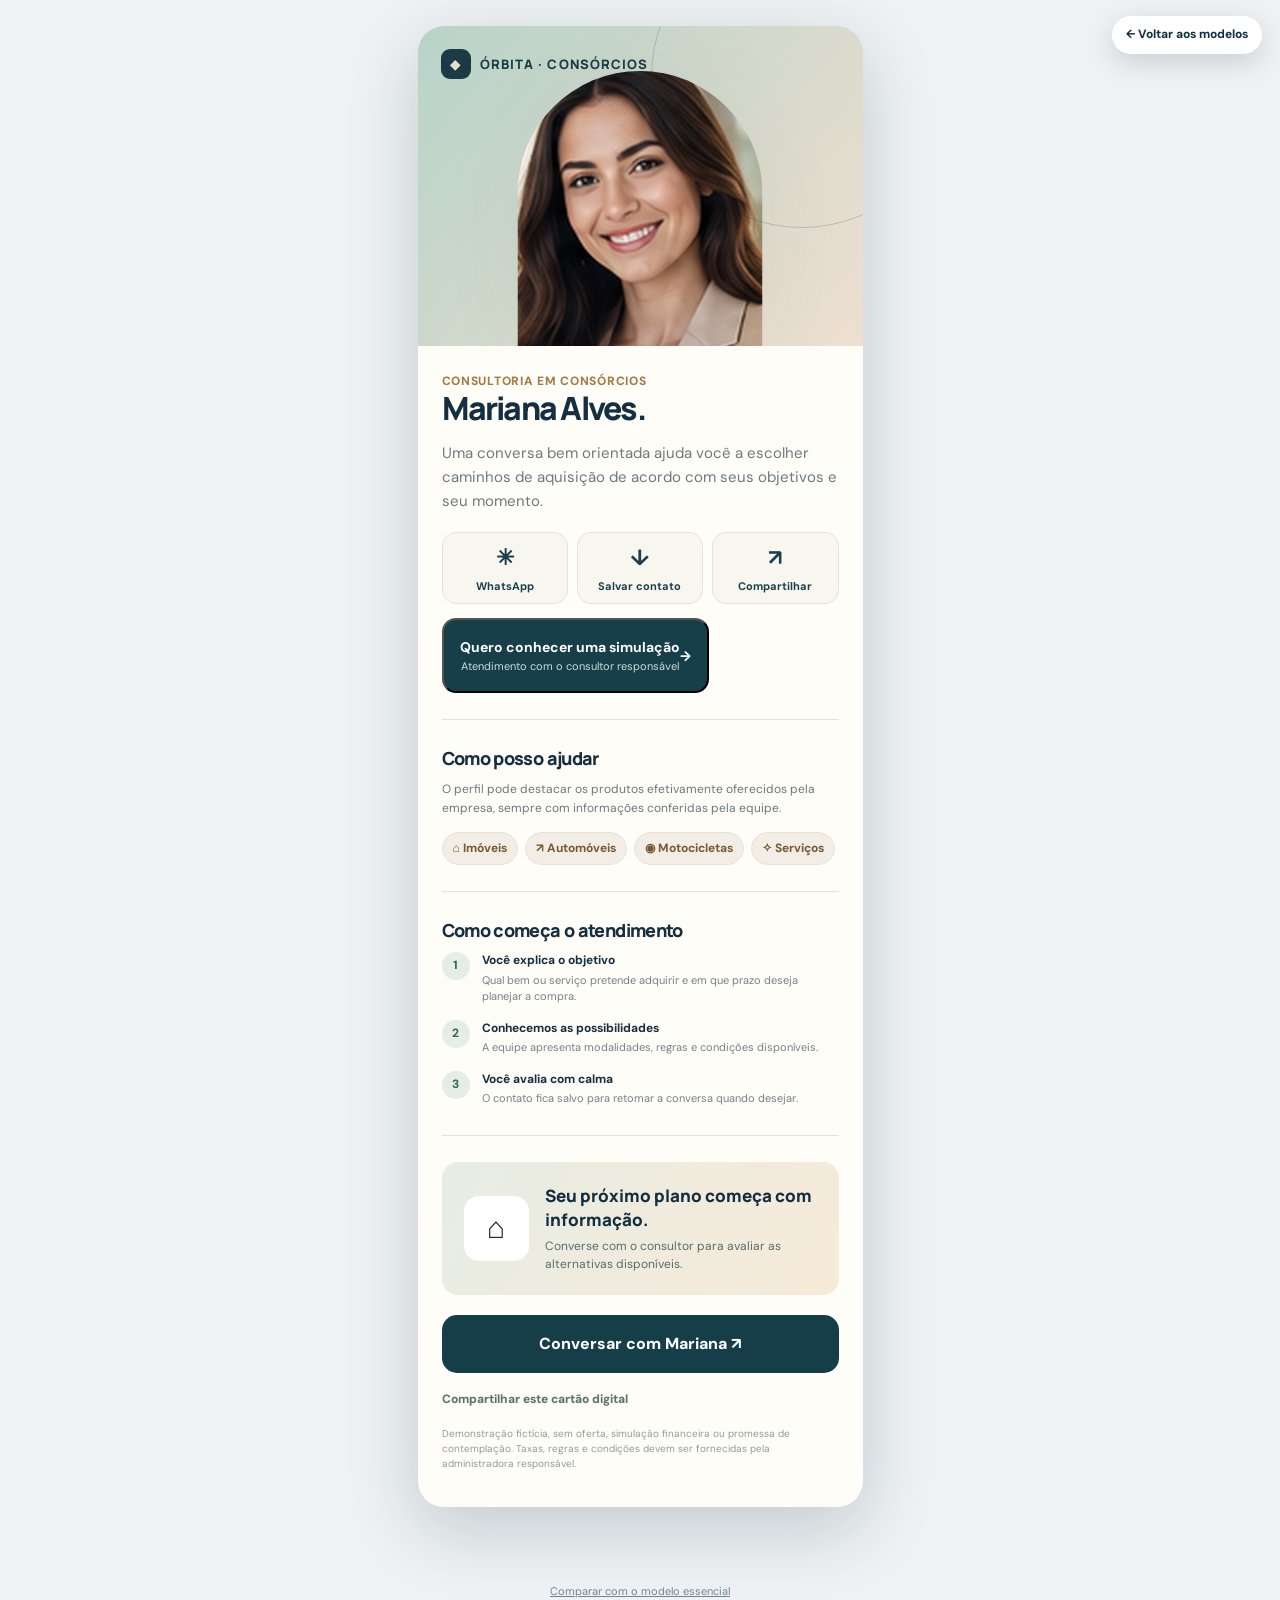
==== demo-consultivo.html @ 66779feb "feat: demonstrações de cartões digitais NFC para equipe comercial" ====
<!DOCTYPE html><html lang="pt-BR"><head><meta charset="utf-8"><meta name="viewport" content="width=device-width,initial-scale=1"><meta name="theme-color" content="#fdfbf5"><title>Mariana Alves | Perfil consultivo — Demo</title><meta name="description" content="Demonstração de miniportfólio consultivo para especialista em consórcios."><link rel="stylesheet" href="styles.css"></head>
<body data-perfil="mariana"><a class="demo-floating" href="index.html">← Voltar aos modelos</a><div class="profile-shell"><main class="card-wrap theme-b"><header class="cover-b"><div class="b-brand"><div class="logo-mini"><span class="logo-mark"></span>ÓRBITA · CONSÓRCIOS</div></div><img class="portrait-b" src="assets/mariana.jpg" alt="Retrato ilustrativo de Mariana Alves, personagem fictícia"></header><section class="b-body"><div class="role">CONSULTORIA EM CONSÓRCIOS</div><h1>Mariana Alves.</h1><p class="lede">Uma conversa bem orientada ajuda você a escolher caminhos de aquisição de acordo com seus objetivos e seu momento.</p><div class="quick-actions"><button data-action="whatsapp"><span>✳</span>WhatsApp</button><button data-action="vcard"><span>↓</span>Salvar contato</button><button data-action="share"><span>↗</span>Compartilhar</button></div><button class="b-main" data-action="quote"><span>Quero conhecer uma simulação<small>Atendimento com o consultor responsável</small></span><span aria-hidden="true">→</span></button><div class="section-divider"></div><h2>Como posso ajudar</h2><p class="text-sub">O perfil pode destacar os produtos efetivamente oferecidos pela empresa, sempre com informações conferidas pela equipe.</p><div class="specialties"><span>⌂ Imóveis</span><span>↗ Automóveis</span><span>◉ Motocicletas</span><span>✧ Serviços</span></div><div class="section-divider"></div><h2>Como começa o atendimento</h2><div class="steps"><div class="step"><i>1</i><div><strong>Você explica o objetivo</strong><p>Qual bem ou serviço pretende adquirir e em que prazo deseja planejar a compra.</p></div></div><div class="step"><i>2</i><div><strong>Conhecemos as possibilidades</strong><p>A equipe apresenta modalidades, regras e condições disponíveis.</p></div></div><div class="step"><i>3</i><div><strong>Você avalia com calma</strong><p>O contato fica salvo para retomar a conversa quando desejar.</p></div></div></div><div class="section-divider"></div><div class="b-feature"><div class="feature-icon">⌂</div><div><strong>Seu próximo plano começa com informação.</strong><p>Converse com o consultor para avaliar as alternativas disponíveis.</p></div></div><button class="b-contact" data-action="whatsapp">Conversar com Mariana ↗</button><button class="b-share" data-action="share">Compartilhar este cartão digital</button><p class="footnote">Demonstração fictícia, sem oferta, simulação financeira ou promessa de contemplação. Taxas, regras e condições devem ser fornecidas pela administradora responsável.</p></section></main></div><p class="back-hint"><a href="index.html">Comparar com o modelo essencial</a></p><div class="sheet" id="sheet" role="dialog" aria-modal="true" aria-labelledby="sheet-title"><div class="sheet-panel"><h2 id="sheet-title"></h2><p id="sheet-text"></p><button id="sheet-close" data-action="close">Entendi</button></div></div><script src="app.js"></script></body></html>
---- styles.css ----
@import url('https://fonts.googleapis.com/css2?family=DM+Sans:wght@400;500;600;700&family=Manrope:wght@400;500;600;700;800&display=swap');
:root{--bg:#071a2b;--panel:#102a3e;--text:#eff7fa;--muted:#b4c7d2;--accent:#85e2d4;--line:rgba(255,255,255,.14)}
*{box-sizing:border-box} html{scroll-behavior:smooth} body{margin:0;font-family:'DM Sans',Arial,sans-serif;line-height:1.48;background:#eef2f4;color:#10263b}button,a{font:inherit}a{text-decoration:none;color:inherit}button{cursor:pointer}button:focus-visible,a:focus-visible{outline:3px solid #d3ab59;outline-offset:3px} .hidden{display:none!important}
/* Apresentação inicial */
.landing{min-height:100vh;background:#081d30;color:#f8fcff;overflow:hidden;position:relative}.landing:before{content:'';position:absolute;pointer-events:none;inset:-10% -20% auto auto;width:800px;height:800px;background:radial-gradient(circle,rgba(45,157,170,.2),transparent 62%)}.landing-content{width:min(1080px,90vw);margin:auto;padding:56px 0 90px;position:relative}.brand-top{display:flex;justify-content:space-between;align-items:center;gap:16px}.brand-name{font-family:Manrope,sans-serif;font-size:21px;font-weight:800;letter-spacing:-.055em}.brand-name i{display:inline-block;background:#a6eedc;width:13px;height:13px;border-radius:4px;transform:rotate(20deg);margin-right:9px}.tagline-small{color:#8baebb;font-size:12px;letter-spacing:.15em;text-transform:uppercase}.landing h1{font:800 clamp(36px,5.5vw,70px)/1.09 Manrope,sans-serif;letter-spacing:-.05em;max-width:780px;margin:82px 0 18px}.landing p.intro{font-size:18px;color:#b8c8d6;max-width:645px;margin:0 0 42px}.pill{display:inline-flex;align-items:center;border:1px solid #3a6973;padding:7px 13px;border-radius:99px;background:#173b47;color:#a4ece0;letter-spacing:.06em;font-size:11px;font-weight:700}.demo-grid{display:grid;grid-template-columns:1fr 1fr;gap:22px}.demo-card{background:linear-gradient(154deg,#18364a,#0f2639);border:1px solid #355064;border-radius:25px;padding:25px;min-height:375px;display:grid;grid-template-columns:minmax(0,1fr) 138px;align-items:end;gap:14px;position:relative;overflow:hidden;transition:transform .2s,border-color .2s}.demo-card:hover{transform:translateY(-5px);border-color:#8fcbcc}.demo-card .small-tag{font-size:11px;font-weight:800;letter-spacing:.09em;color:#84e8d7}.demo-card h2{font:800 28px/1.13 Manrope,sans-serif;letter-spacing:-.035em;margin:10px 0}.demo-card p{color:#bacbd5;font-size:14px;line-height:1.52}.demo-card .open{display:inline-flex;gap:8px;align-items:center;margin-top:14px;color:#9deada;font-size:14px;font-weight:700}.demo-card img{height:250px;width:145px;object-fit:cover;object-position:50% 22%;border-radius:90px 90px 30px 30px;border:2px solid rgba(255,255,255,.35)}.demo-card.alt{background:linear-gradient(155deg,#fffdf7,#e4ddd1);color:#162b36}.demo-card.alt p{color:#63727c}.demo-card.alt .small-tag,.demo-card.alt .open{color:#a07436}.landing-footer{color:#8da5b2;font-size:12px;padding:20px 0;margin-top:23px;border-top:1px solid #274054}
/* Cartões */
.profile-shell{min-height:100vh;display:flex;justify-content:center;padding:26px 14px 60px}.card-wrap{width:min(445px,100%);border-radius:26px;overflow:hidden;position:relative;box-shadow:0 22px 70px rgba(8,30,46,.19)}.demo-floating{position:fixed;right:18px;top:16px;z-index:8;border-radius:99px;background:#fff;color:#123243;box-shadow:0 8px 28px rgba(0,0,0,.15);padding:10px 14px;font-weight:800;font-size:12px;max-width:calc(100% - 36px)}.logo-mini{display:flex;align-items:center;gap:9px;font-weight:800;letter-spacing:.085em;font:800 13px/1.3 Manrope,sans-serif}.logo-mark{width:30px;height:30px;border-radius:9px;display:grid;place-items:center;background:currentColor;position:relative}.logo-mark:after{content:'◆';color:#0a2b38;font-size:13px;position:absolute}
.theme-a{background:#091e32;color:#f2f8fb}.theme-a .cover{height:350px;background:radial-gradient(circle at 70% 20%,#224b62,transparent 58%),linear-gradient(145deg,#133e59,#071e31);position:relative;overflow:hidden}.theme-a .cover:after{content:'';width:500px;height:500px;border:1px solid rgba(255,255,255,.09);border-radius:50%;position:absolute;left:-180px;top:48px}.theme-a .cover .brand-line{position:absolute;z-index:2;top:25px;left:24px;right:24px;display:flex;justify-content:space-between;align-items:center}.theme-a .cover .brand-line small{font-size:10px;letter-spacing:.12em;color:#9ad3dc}.theme-a .portrait{position:absolute;width:268px;height:312px;right:-10px;bottom:0;object-fit:cover;object-position:center 15%;mix-blend-mode:normal;border-radius:150px 0 0 0;opacity:.95;mask-image:linear-gradient(to bottom,black 0%,black 83%,transparent 100%)}.theme-a .hero-copy{position:absolute;left:25px;right:150px;bottom:21px;z-index:2}.theme-a .hero-copy .role{color:#90e6db;font-size:12px;font-weight:700;letter-spacing:.04em}.theme-a h1{font:800 33px/1.05 Manrope,sans-serif;letter-spacing:-.06em;margin:7px 0}.theme-a .hero-copy p{color:#c3d6dd;font-size:11px;margin:7px 0 0}.a-body{padding:25px 23px 30px}.eyebrow{font-size:10px;text-transform:uppercase;letter-spacing:.16em;color:#97c7d2;font-weight:800}.a-description{font-size:15px;line-height:1.6;color:#c9d9e1;margin:10px 0 21px}.action-primary{display:flex;align-items:center;justify-content:center;gap:10px;width:100%;border:0;border-radius:15px;padding:17px 14px;background:#8de2d3;color:#092b37;font-weight:800;font-size:15px}.action-primary:hover{filter:brightness(1.07)}.action-primary svg,.action-secondary svg,.mini-button svg{width:19px;height:19px}.two-actions{display:grid;grid-template-columns:1fr 1fr;gap:10px;margin:10px 0 24px}.action-secondary{border:1px solid #33546a;border-radius:14px;padding:14px 9px;color:#e5f0f4;background:#173347;display:flex;justify-content:center;align-items:center;gap:8px;font-size:13px;font-weight:700}.category-title{font:800 16px Manrope,sans-serif;margin:22px 0 11px;letter-spacing:-.025em}.categories{display:grid;grid-template-columns:1fr 1fr;gap:10px}.category{background:#133449;border:1px solid #2b5265;border-radius:13px;padding:14px}.category .emoji{font-size:20px}.category strong{display:block;margin:5px 0 0;font-size:14px}.category small{color:#aac1cc;font-size:11px}.trust-line{margin:24px 0 0;padding:15px;border-top:1px solid #335065;display:flex;justify-content:space-between;gap:20px;align-items:center}.trust-line p{font-size:11px;color:#b6c9d2;margin:0}.share-link{border:none;background:transparent;color:#8de2d3;font-size:12px;font-weight:800;white-space:nowrap}.footnote{font-size:10px;line-height:1.5;opacity:.74;margin:16px 0 0}
.theme-b{background:#fffdf7;color:#152e40}.theme-b .cover-b{height:320px;position:relative;background:linear-gradient(130deg,#b8d3c8,#eedfd0);overflow:hidden}.theme-b .cover-b:after{content:'';position:absolute;right:-90px;top:-100px;width:300px;height:300px;border:1px solid rgba(15,57,62,.2);border-radius:50%}.theme-b .b-brand{position:absolute;left:23px;right:20px;top:23px;color:#1b3a46;z-index:1}.theme-b .b-brand .logo-mark:after{color:#e6dfc9}.theme-b .portrait-b{position:absolute;width:245px;height:275px;left:50%;transform:translateX(-50%);bottom:0;object-fit:cover;object-position:center 15%;border-radius:124px 124px 0 0;box-shadow:0 -6px 90px rgba(69,86,80,.05)}.theme-b .b-body{padding:27px 24px 36px}.theme-b h1{font:800 32px/1.12 Manrope,sans-serif;letter-spacing:-.055em;margin:0 0 6px}.theme-b .role{font-size:12px;color:#a17c48;font-weight:800;letter-spacing:.06em;text-transform:uppercase}.theme-b .lede{font-size:15px;line-height:1.6;color:#6d7981;margin:14px 0 19px}.theme-b .quick-actions{display:grid;grid-template-columns:repeat(3,1fr);gap:9px}.theme-b .quick-actions button{border:1px solid #e0e4dc;background:#f7f7ef;border-radius:14px;min-height:72px;padding:9px;display:flex;flex-direction:column;align-items:center;justify-content:center;gap:4px;font-size:11px;color:#1c3f4d;font-weight:700}.theme-b .quick-actions span{font-size:22px}.b-main{margin-top:14px;background:#173f49;color:#fff;padding:17px 16px;border-radius:14px;display:flex;align-items:center;justify-content:space-between;font-weight:700;font-size:14px}.b-main small{display:block;font-size:11px;font-weight:400;color:#c8dddc}.theme-b .section-divider{height:1px;background:#e1e3dc;margin:26px 0}.theme-b h2{font:800 18px Manrope,sans-serif;letter-spacing:-.035em;margin:0 0 10px}.theme-b .text-sub{font-size:12px;line-height:1.55;color:#6a7880;margin:0 0 14px}.specialties{display:flex;gap:7px;flex-wrap:wrap}.specialties span{font-size:12px;font-weight:700;background:#f3eee5;border:1px solid #ebe1d3;color:#755934;border-radius:50px;padding:7px 10px}.steps{display:grid;gap:13px}.step{display:flex;align-items:flex-start;gap:12px}.step i{display:grid;place-items:center;flex:none;width:28px;height:28px;background:#e4eee7;color:#376756;border-radius:50%;font-style:normal;font-size:12px;font-weight:800}.step strong{display:block;font-size:12px}.step p{font-size:11px;color:#75808b;margin:2px 0}.b-feature{border-radius:16px;background:linear-gradient(120deg,#e7ede4,#f7ead8);padding:22px;display:flex;align-items:center;gap:16px}.b-feature .feature-icon{display:grid;place-items:center;border-radius:15px;background:#fff;width:65px;height:65px;font-size:30px;flex:none}.b-feature strong{font:800 17px Manrope,sans-serif}.b-feature p{margin:5px 0 0;font-size:12px;color:#596b6c}.b-contact{margin-top:20px;width:100%;border-radius:15px;border:0;background:#153e49;color:white;padding:17px;font-weight:800}.b-share{border:0;background:none;color:#587369;font-weight:800;font-size:12px;padding:18px 0 0}.theme-b .footnote{color:#6b7a80}
/* componentes */
.sheet{display:none;position:fixed;inset:0;background:rgba(1,18,30,.67);z-index:10;align-items:center;justify-content:center;padding:18px}.sheet.visible{display:flex}.sheet-panel{max-width:410px;width:100%;border-radius:21px;background:#fff;color:#163244;padding:27px;box-shadow:0 30px 85px rgba(0,0,0,.35)}.sheet-panel h2{font:800 21px Manrope,sans-serif;margin:0 0 10px}.sheet-panel p{font-size:14px;color:#566771;line-height:1.6}.sheet-panel button{background:#193b49;color:#fff;border:none;border-radius:12px;padding:13px 20px;font-weight:800;margin-top:10px}.back-hint{display:block;text-align:center;font-size:11px;color:#6f8693;margin-top:16px}.back-hint a{text-decoration:underline}
@media(max-width:790px){.landing-content{padding-top:30px}.landing h1{margin-top:50px}.demo-grid{grid-template-columns:1fr}.demo-card{min-height:300px}.demo-card img{height:230px}.tagline-small{display:none}}@media(max-width:390px){.demo-card{grid-template-columns:minmax(0,1fr) 106px;padding:17px}.demo-card img{height:190px;width:110px}.card-wrap{border-radius:15px}.profile-shell{padding:0 0 32px}.demo-floating{top:auto;bottom:10px;right:10px;opacity:.9}}
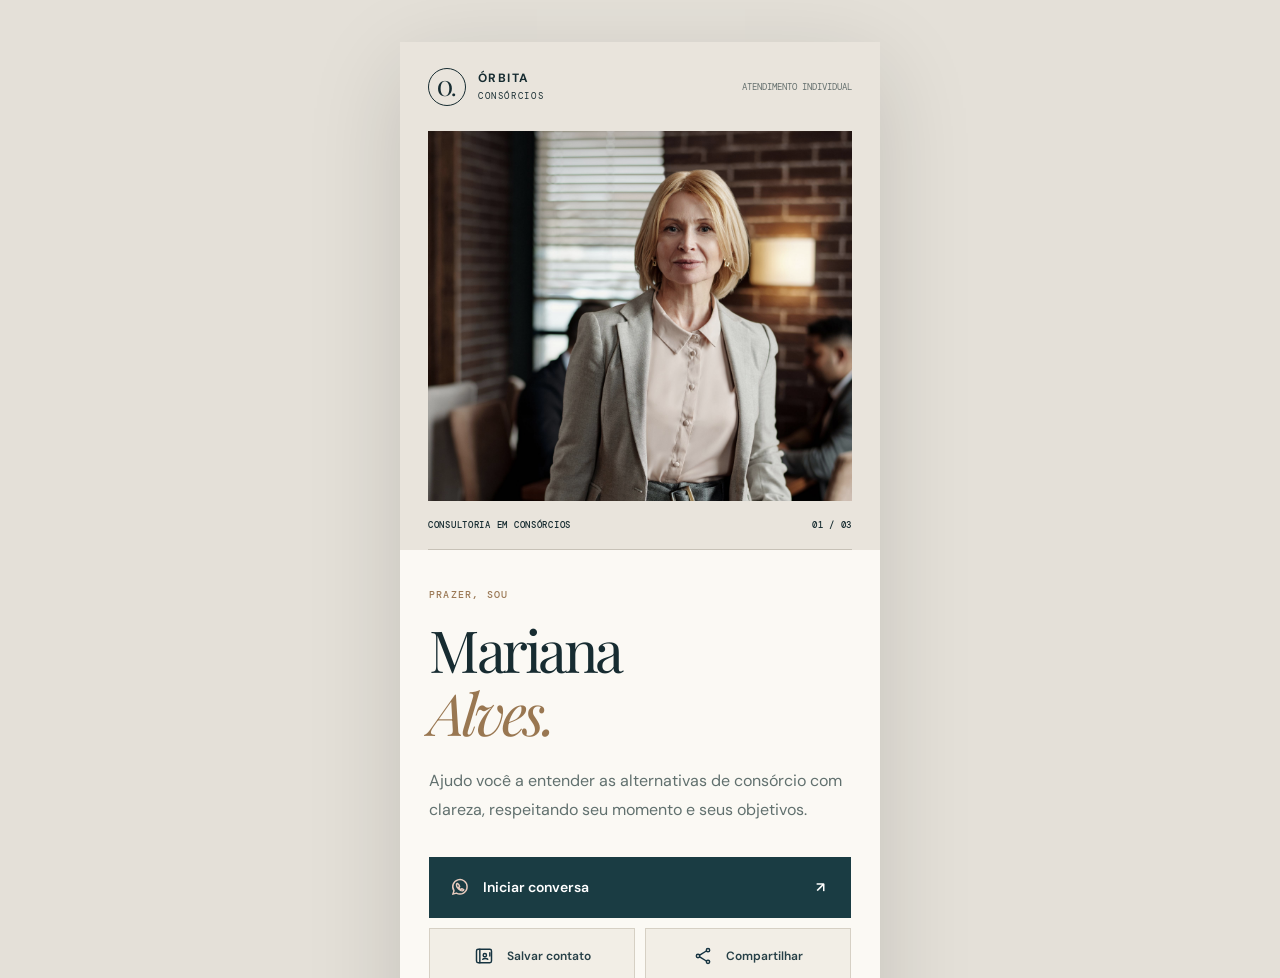
==== commit 2e098f42: "refactor: direção editorial, fotos HD, conteúdo profissional e novos links" ====
--- a/demo-consultivo.html
+++ b/demo-consultivo.html
@@ -1,2 +1 @@
-<!DOCTYPE html><html lang="pt-BR"><head><meta charset="utf-8"><meta name="viewport" content="width=device-width,initial-scale=1"><meta name="theme-color" content="#fdfbf5"><title>Mariana Alves | Perfil consultivo — Demo</title><meta name="description" content="Demonstração de miniportfólio consultivo para especialista em consórcios."><link rel="stylesheet" href="styles.css"></head>
-<body data-perfil="mariana"><a class="demo-floating" href="index.html">← Voltar aos modelos</a><div class="profile-shell"><main class="card-wrap theme-b"><header class="cover-b"><div class="b-brand"><div class="logo-mini"><span class="logo-mark"></span>ÓRBITA · CONSÓRCIOS</div></div><img class="portrait-b" src="assets/mariana.jpg" alt="Retrato ilustrativo de Mariana Alves, personagem fictícia"></header><section class="b-body"><div class="role">CONSULTORIA EM CONSÓRCIOS</div><h1>Mariana Alves.</h1><p class="lede">Uma conversa bem orientada ajuda você a escolher caminhos de aquisição de acordo com seus objetivos e seu momento.</p><div class="quick-actions"><button data-action="whatsapp"><span>✳</span>WhatsApp</button><button data-action="vcard"><span>↓</span>Salvar contato</button><button data-action="share"><span>↗</span>Compartilhar</button></div><button class="b-main" data-action="quote"><span>Quero conhecer uma simulação<small>Atendimento com o consultor responsável</small></span><span aria-hidden="true">→</span></button><div class="section-divider"></div><h2>Como posso ajudar</h2><p class="text-sub">O perfil pode destacar os produtos efetivamente oferecidos pela empresa, sempre com informações conferidas pela equipe.</p><div class="specialties"><span>⌂ Imóveis</span><span>↗ Automóveis</span><span>◉ Motocicletas</span><span>✧ Serviços</span></div><div class="section-divider"></div><h2>Como começa o atendimento</h2><div class="steps"><div class="step"><i>1</i><div><strong>Você explica o objetivo</strong><p>Qual bem ou serviço pretende adquirir e em que prazo deseja planejar a compra.</p></div></div><div class="step"><i>2</i><div><strong>Conhecemos as possibilidades</strong><p>A equipe apresenta modalidades, regras e condições disponíveis.</p></div></div><div class="step"><i>3</i><div><strong>Você avalia com calma</strong><p>O contato fica salvo para retomar a conversa quando desejar.</p></div></div></div><div class="section-divider"></div><div class="b-feature"><div class="feature-icon">⌂</div><div><strong>Seu próximo plano começa com informação.</strong><p>Converse com o consultor para avaliar as alternativas disponíveis.</p></div></div><button class="b-contact" data-action="whatsapp">Conversar com Mariana ↗</button><button class="b-share" data-action="share">Compartilhar este cartão digital</button><p class="footnote">Demonstração fictícia, sem oferta, simulação financeira ou promessa de contemplação. Taxas, regras e condições devem ser fornecidas pela administradora responsável.</p></section></main></div><p class="back-hint"><a href="index.html">Comparar com o modelo essencial</a></p><div class="sheet" id="sheet" role="dialog" aria-modal="true" aria-labelledby="sheet-title"><div class="sheet-panel"><h2 id="sheet-title"></h2><p id="sheet-text"></p><button id="sheet-close" data-action="close">Entendi</button></div></div><script src="app.js"></script></body></html>
+<!doctype html><html lang="pt-BR"><head><meta charset="utf-8"><meta name="robots" content="noindex"><meta http-equiv="refresh" content="0;url=mariana-alves.html"><link rel="canonical" href="mariana-alves.html"><title>Redirecionando</title></head><body><a href="mariana-alves.html">Abrir cartão digital</a></body></html>
